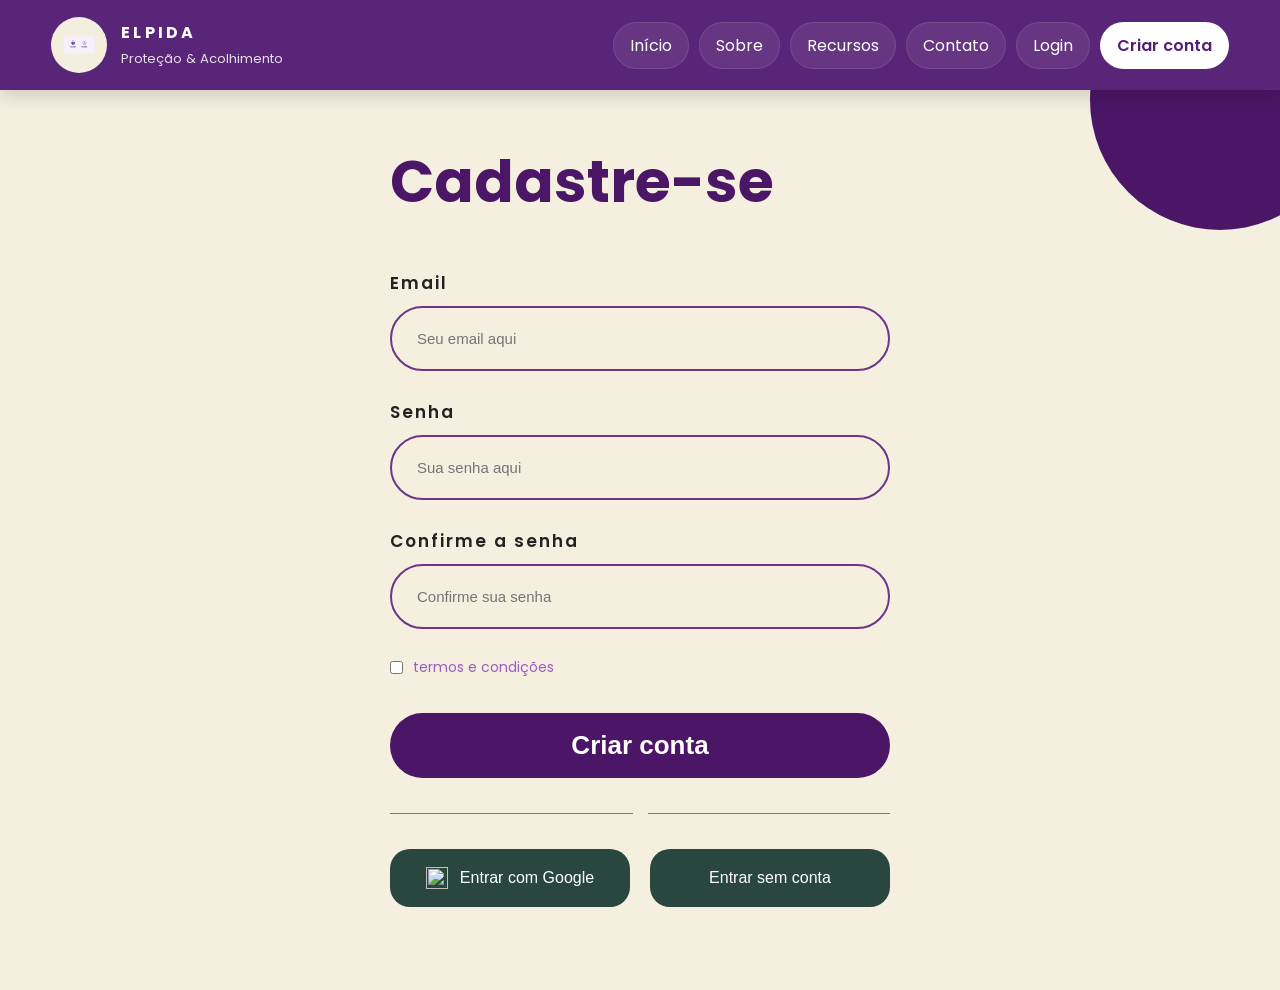
==== Elpida--main/html/cadastro.html @ f22f1888 "Add files via upload" ====
<!DOCTYPE html>
<html lang="pt-BR">
<head>
  <meta charset="UTF-8">
  <meta name="viewport" content="width=device-width, initial-scale=1.0">
  <title>Elpida | Cadastro</title>

  <link rel="stylesheet" href="../css/cadastro.css">

  <link rel="fonte" href="https://fonts.googleapis.com">
  <link rel="fonte2" href="https://fonts.gstatic.com" crossorigin>

  <link href="https://fonts.googleapis.com/css2?family=Poppins:wght@300;400;500;600;700&display=swap" rel="stylesheet">
</head>

<body>
  
<header class="header">
  <div class="header-inner">
    <a class="brand" href="../html/index.html">
      <div class="brand-mark" aria-hidden="true">
        <img src="../imagem/logo-vetor.svg" alt="Logo">
      </div>
      <div class="brand-text">
        <strong>ELPIDA</strong>
        <span>Proteção & Acolhimento</span>
      </div>
    </a>

    <nav class="nav">
      <a href="../html/index.html">Início</a>
      <a href="../html/sobre.html">Sobre</a>
      <a href="crud.html">Recursos</a>
      <a href="../html/contato.html">Contato</a>
      <a href="../html/login.html">Login</a>
      <a class="active" href="../html/cadastro.html">Criar conta</a>
    </nav>
  </div>
</header>

  <div class="container">

    <div class="shape"></div>

    <div class="cadastro1">

      <h1>Cadastre-se</h1>

      <form>

        <label>Email</label>
        <div class="input-box">
          <input type="email" placeholder="Seu email aqui">
        </div>

        <label>Senha</label>
        <div class="input-box">
          <input type="password" placeholder="Sua senha aqui">
        </div>

        <label>Confirme a senha</label>
        <div class="input-box">
          <input type="password" placeholder="Confirme sua senha">
        </div>

        <div class="Confirmar">
          <input type="checkbox">
          <p>
            <a href="#">termos e condições</a>
          </p>
        </div>

        <button href="../html/index.html" class="criarconta-btn">
          Criar conta
        </button>

        <div class="line">
        
        </div>
        <div class="ota-buttons">
          <button type="button" class="google-btn">
            <img src="https://upload.wikimedia.org/wikipedia/commons/c/c1/Google_%22G%22_logo.svg">
            <p>Entrar com Google</p>
          </button>
          <button href="index.html" type="button" class="guest-btn">Entrar sem conta</button>
        </div>
      </form>
    </div>

  </div>

</body>
</html>
---- Elpida--main/css/cadastro.css ----
:root{
  --purple:#531d74;
  --purple-light:#6f2c8d;
  --green:#29473e;
  --cream:#f4eedf;
  --white:#ffffff;
  --shadow:0 10px 30px rgba(0,0,0,.18);
}

*{
  margin:0;
  padding:0;
  box-sizing:border-box;
}

body{
  font-family:'Poppins', sans-serif;
  background:var(--cream);
  color:#222;
}

a{
  text-decoration:none;
  color:inherit;
}

img{
  display:block;
  max-width:100%;
}

.header{
  width:100%;
  position:sticky;
  top:0;
  z-index:1000;
  background:rgba(83,29,116,.96);
  backdrop-filter:blur(10px);
  box-shadow:0 6px 18px rgba(0,0,0,.15);
}

.header-inner{
  width:min(1200px, 92%);
  margin:auto;
  min-height:90px;
  display:flex;
  justify-content:space-between;
  align-items:center;
  gap:20px;
}

.brand{
  display:flex;
  align-items:center;
  gap:14px;
  color:var(--white);
}

.brand-mark{
  width:56px;
  height:56px;
  border-radius:50%;
  background:var(--cream);
  display:flex;
  justify-content:center;
  align-items:center;
  overflow:hidden;
}

.brand-mark img{
  width:32px;
}

.brand-text strong{
  display:block;
  font-size:1rem;
  letter-spacing:.2em;
}

.brand-text span{
  font-size:.82rem;
  opacity:.85;
}

.nav{
  display:flex;
  flex-wrap:wrap;
  gap:10px;
}

.nav a{
  color:var(--white);
  padding:10px 16px;
  border-radius:999px;
  background:rgba(255,255,255,.08);
  border:1px solid rgba(255,255,255,.10);
  transition:.25s;
}

.nav a:hover{
  background:rgba(255,255,255,.18);
}

.nav a.active{
  background:var(--white);
  color:var(--purple);
  font-weight:600;
}

.container{
  width:100%;
  height:100vh;
  background:#f4efdf;
  display:flex;
  position:relative;
  overflow:hidden;
  justify-content:center;
  align-items:center;  
}

.shape{
  position:absolute;
  width:260px;
  height:260px;
  background:#4b1666;
  top:-120px;
  right:-70px;
  border-radius:50%;
}

.cadastro1{
  width:50%;
  padding:70px;
  display:flex;
  flex-direction:column;
  justify-content:center;
}

h1{
  font-size:58px;
  color:#4b1666;
  margin-bottom:45px;
  font-weight:700;
  justify-content: center;
}

form{
  width:100%;
}

label{
  display:block;
  margin-bottom:10px;
  font-size:17px;
  font-weight:600;
  letter-spacing:2px;
}

.input-box{
  width:100%;
  height:65px;
  border:2px solid #6f3487;
  border-radius:40px;
  padding:0 25px;
  display:flex;
  align-items:center;
  justify-content:space-between;
  margin-bottom:28px;
}

.input-box input{
  border:none;
  outline:none;
  background:none;
  width:100%;
  font-size:15px;
  color:#444;
}

.input-box span{
  color:#4b1666;
  font-size:20px;
}

.Confirmar{
  display:flex;
  align-items:center;
  gap:10px;
  margin-bottom:35px;
}

.Confirmar p{
  font-size:14px;
}

.Confirmar a{
  color:#9d5cc0;
  text-decoration:none;
}

.criarconta-btn{
  width:100%;
  height:65px;
  border:none;
  border-radius:40px;
  background:#4b1666;
  color:white;
  font-size:26px;
  font-weight:600;
  cursor:pointer;
  transition:0.3s;
}

.criarconta-btn:hover{
  opacity:0.9;
}

.line{
  margin:35px 0;
  display:flex;
  align-items:center;
  gap:15px;
  color:#555;
  font-size:14px;
}

.line::before,
.line::after{
  content:'';
  flex:1;
  height:1px;
  background:#777;
}

.ota-buttons{
  display:flex;
  gap:20px;
  margin-bottom:35px;
}

.google-btn,
.guest-btn{
  flex:1;
  height:58px;
  border:none;
  border-radius:20px;
  background:#29473e;
  color:white;
  font-size:16px;
  font-weight:500;
  cursor:pointer;
  display:flex;
  align-items:center;
  justify-content:center;
  gap:12px;
}

.google-btn img{
  width:22px;
  height:22px;
}

.login{
  text-align:center;
  font-size:16px;
  color:#444;
}

.login a{
  color:#9d5cc0;
  text-decoration:none;
  font-weight:600;
}

.right-side{
  width:50%;
  height:100%;
}

.right-side img{
  width:100%;
  height:100%;
  object-fit:cover;
}
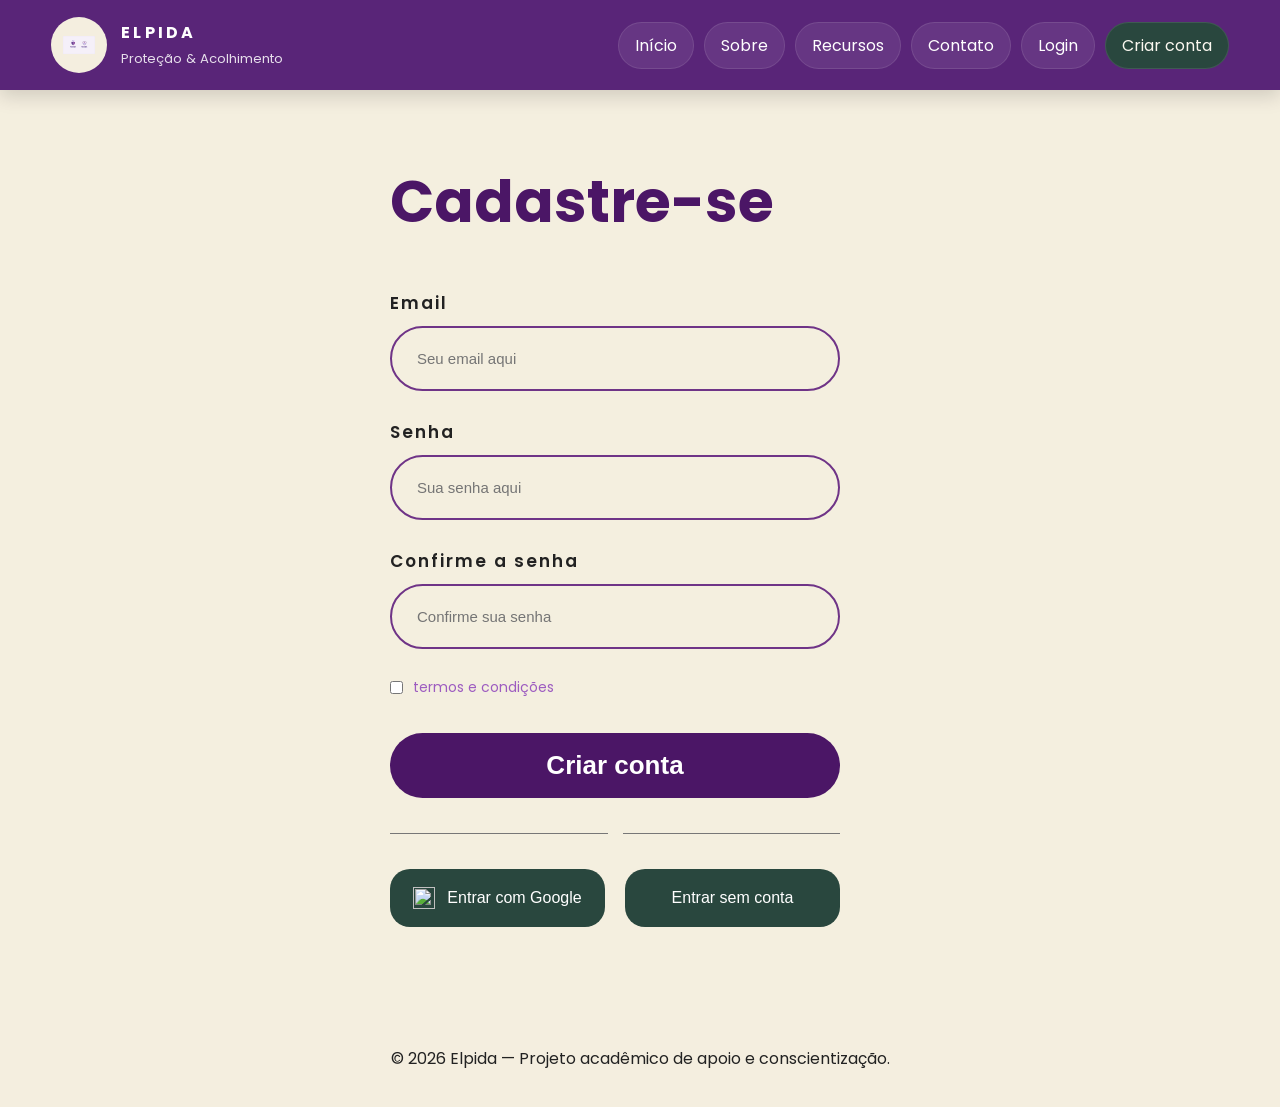
==== commit 6b4128eb: "Add files via upload" ====
--- a/Elpida--main/html/cadastro.html
+++ b/Elpida--main/html/cadastro.html
@@ -4,13 +4,10 @@
   <meta charset="UTF-8">
   <meta name="viewport" content="width=device-width, initial-scale=1.0">
   <title>Elpida | Cadastro</title>
-
-  <link rel="stylesheet" href="../css/cadastro.css">
-
-  <link rel="fonte" href="https://fonts.googleapis.com">
-  <link rel="fonte2" href="https://fonts.gstatic.com" crossorigin>
-
-  <link href="https://fonts.googleapis.com/css2?family=Poppins:wght@300;400;500;600;700&display=swap" rel="stylesheet">
+    <link rel="stylesheet" href="../css/cadastro.css">
+    <link rel="fonte" href="https://fonts.googleapis.com">
+    <link rel="fonte2" href="https://fonts.gstatic.com" crossorigin>
+    <link href="https://fonts.googleapis.com/css2?family=Poppins:wght@300;400;500;600;700&display=swap" rel="stylesheet">
 </head>
 
 <body>
@@ -38,56 +35,81 @@
   </div>
 </header>
 
-  <div class="container">
+<div class="container">
+  <div class="shape"></div>
+  <div class="cadastro1">
+    <h1>Cadastre-se</h1>
 
-    <div class="shape"></div>
+    <form id="registerForm">
+      <label>Email</label>
+      <div class="input-box">
+        <input type="email" id="registerEmail" placeholder="Seu email aqui" required>
+      </div>
 
-    <div class="cadastro1">
+      <label>Senha</label>
+      <div class="input-box">
+        <input type="password" id="registerPassword" placeholder="Sua senha aqui" required>
+      </div>
 
-      <h1>Cadastre-se</h1>
+      <label>Confirme a senha</label>
+      <div class="input-box">
+        <input type="password" id="registerConfirmPassword" placeholder="Confirme sua senha" required>
+      </div>
 
-      <form>
+      <div class="Confirmar">
+        <input type="checkbox" id="termsCheckbox" required>
+        <p>
+          <a href="#">termos e condições</a>
+        </p>
+      </div>
 
-        <label>Email</label>
-        <div class="input-box">
-          <input type="email" placeholder="Seu email aqui">
-        </div>
+      <button  type="submit" class="criarconta-btn" >Criar conta</button>
 
-        <label>Senha</label>
-        <div class="input-box">
-          <input type="password" placeholder="Sua senha aqui">
-        </div>
+      <div class="line"></div>
+      
+      <div class="ota-buttons">
+        <button type="button" class="google-btn">
+          <img src="https://upload.wikimedia.org/wikipedia/commons/c/c1/Google_%22G%22_logo.svg">
+          <p>Entrar com Google</p>
+        </button>
+        <button type="button" class="guest-btn" onclick="window.location.href='../html/index.html'">Entrar sem conta</button>
+      </div>
+    </form>
+  </div>
+</div>
 
-        <label>Confirme a senha</label>
-        <div class="input-box">
-          <input type="password" placeholder="Confirme sua senha">
-        </div>
+<script>
 
-        <div class="Confirmar">
-          <input type="checkbox">
-          <p>
-            <a href="#">termos e condições</a>
-          </p>
-        </div>
+    document.getElementById('registerForm').addEventListener('submit', function(e) {
+    e.preventDefault();
+    
+    const email = document.getElementById('registerEmail').value;
+    const password = document.getElementById('registerPassword').value;
+    const confirmPassword = document.getElementById('registerConfirmPassword').value;
+    const termsCheckbox = document.getElementById('termsCheckbox');
+    
+    if (!termsCheckbox.checked) {
+      authManager.showMessage('Você precisa aceitar os termos e condições!', 'error');
+      return;
+    }
+    
+    const result = authManager.register(email, password, confirmPassword);
+    
+    if (result.success) {
+      authManager.showMessage(result.message, 'success');
+      setTimeout(() => {
+        window.location.href = '../html/index.html';
+      }, 1500);
+    } else {
+      authManager.showMessage(result.message, 'error');
+    }
+  });
+</script>
 
-        <button href="../html/index.html" class="criarconta-btn">
-          Criar conta
-        </button>
+<footer class="footer">
+  © 2026 Elpida — Projeto acadêmico de apoio e conscientização.
+</footer>
 
-        <div class="line">
-        
-        </div>
-        <div class="ota-buttons">
-          <button type="button" class="google-btn">
-            <img src="https://upload.wikimedia.org/wikipedia/commons/c/c1/Google_%22G%22_logo.svg">
-            <p>Entrar com Google</p>
-          </button>
-          <button href="index.html" type="button" class="guest-btn">Entrar sem conta</button>
-        </div>
-      </form>
-    </div>
-
-  </div>
-
+<script src="../js/auth.js"></script>
 </body>
 </html>
--- a/Elpida--main/css/cadastro.css
+++ b/Elpida--main/css/cadastro.css
@@ -42,6 +42,7 @@
 .header-inner{
   width:min(1200px, 92%);
   margin:auto;
+  margin-bottom: 20px;
   min-height:90px;
   display:flex;
   justify-content:space-between;
@@ -97,14 +98,10 @@
   transition:.25s;
 }
 
-.nav a:hover{
-  background:rgba(255,255,255,.18);
-}
-
+.nav a:hover,
 .nav a.active{
-  background:var(--white);
-  color:var(--purple);
-  font-weight:600;
+  background:#29473e;
+  color:#fbf8f0;
 }
 
 .container{
@@ -116,16 +113,6 @@
   overflow:hidden;
   justify-content:center;
   align-items:center;  
-}
-
-.shape{
-  position:absolute;
-  width:260px;
-  height:260px;
-  background:#4b1666;
-  top:-120px;
-  right:-70px;
-  border-radius:50%;
 }
 
 .cadastro1{
@@ -145,7 +132,7 @@
 }
 
 form{
-  width:100%;
+  width:90%;
 }
 
 label{
@@ -281,4 +268,12 @@
   width:100%;
   height:100%;
   object-fit:cover;
-}+}
+
+.footer{
+  margin-top: 18px;
+  padding: 18px 0 36px;
+  color: var(--muted);
+  text-align:center;
+}
+
